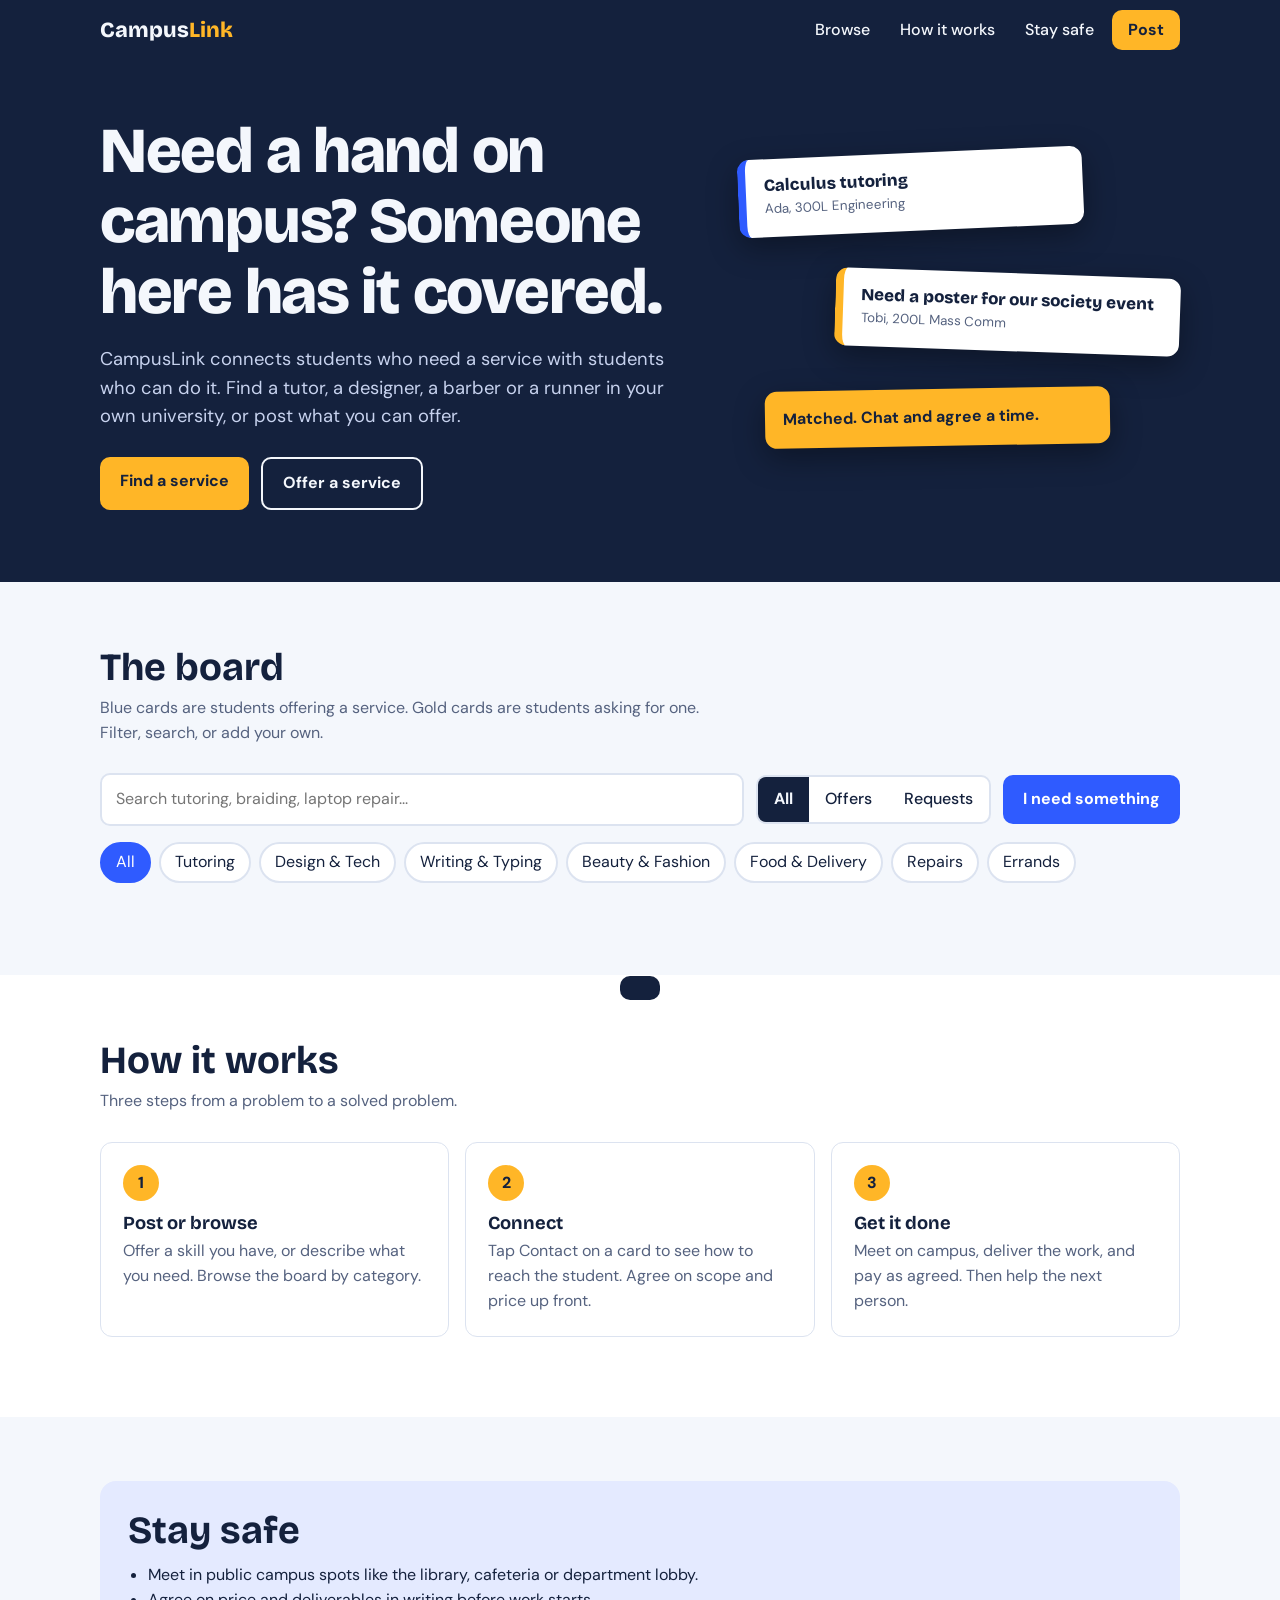
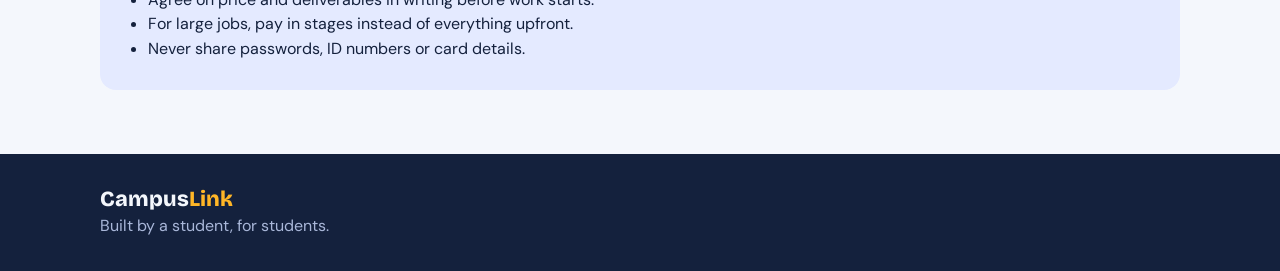
==== index.html @ 7ce8b3ec "Rename campuslink.html to index.html" ====
<!DOCTYPE html>
<html lang="en">

<head>
  <meta charset="utf-8">
  <meta name="viewport" content="width=device-width, initial-scale=1, viewport-fit=cover">
  <title>CampusLink – Students helping students</title>

  <!-- Fonts (the site falls back to system fonts if these fail to load) -->
  <link rel="preconnect" href="https://fonts.googleapis.com">
  <link href="https://fonts.googleapis.com/css2?family=Bricolage+Grotesque:wght@600;800&family=DM+Sans:wght@400;500;700&display=swap" rel="stylesheet">

  <link rel="stylesheet" href="campuslink.css">
</head>

<body>

  <!-- ===== Header / navigation ===== -->
  <header>
    <div class="wrap">
      <a class="logo" href="#top">Campus<span>Link</span></a>

      <nav aria-label="Main">
        <a class="hide" href="#board">Browse</a>
        <a class="hide" href="#how">How it works</a>
        <a class="hide" href="#safety">Stay safe</a>
        <button class="btn gold" data-post="offer">Post</button>
      </nav>
    </div>
  </header>

  <main id="top">

    <!-- ===== Hero ===== -->
    <div class="hero">
      <div class="wrap">
        <div>
          <h1>Need a hand on campus? Someone here has it covered.</h1>
          <p>
            CampusLink connects students who need a service with students who can do it.
            Find a tutor, a designer, a barber or a runner in your own university,
            or post what you can offer.
          </p>
          <div class="cta">
            <a class="btn gold btn-link" href="#board">Find a service</a>
            <button class="btn ghost" data-post="offer">Offer a service</button>
          </div>
        </div>

        <!-- Decorative pinned cards -->
        <div class="pins" aria-hidden="true">
          <div class="pin offer">
            <b>Calculus tutoring</b>
            <small>Ada, 300L Engineering</small>
          </div>
          <div class="pin request">
            <b>Need a poster for our society event</b>
            <small>Tobi, 200L Mass Comm</small>
          </div>
          <div class="pin match">Matched. Chat and agree a time.</div>
        </div>
      </div>
    </div>

    <!-- ===== The board (listings) ===== -->
    <section id="board">
      <div class="wrap">
        <h2>The board</h2>
        <p class="sub">
          Blue cards are students offering a service. Gold cards are students asking for one.
          Filter, search, or add your own.
        </p>

        <div class="tools">
          <input class="search" id="q" type="search"
                 placeholder="Search tutoring, braiding, laptop repair..."
                 aria-label="Search listings">

          <div class="seg" role="group" aria-label="Listing type">
            <button data-type="all" aria-pressed="true">All</button>
            <button data-type="offer" aria-pressed="false">Offers</button>
            <button data-type="request" aria-pressed="false">Requests</button>
          </div>

          <button class="btn" data-post="request">I need something</button>
        </div>

        <!-- Category chips and listing cards are filled in by script.js -->
        <div class="chips" id="chips" role="group" aria-label="Categories"></div>
        <div class="grid" id="grid" aria-live="polite"></div>
      </div>
    </section>

    <!-- ===== How it works ===== -->
    <section id="how" class="band">
      <div class="wrap">
        <h2>How it works</h2>
        <p class="sub">Three steps from a problem to a solved problem.</p>

        <ol class="steps">
          <li>
            <h3>Post or browse</h3>
            <p>Offer a skill you have, or describe what you need. Browse the board by category.</p>
          </li>
          <li>
            <h3>Connect</h3>
            <p>Tap Contact on a card to see how to reach the student. Agree on scope and price up front.</p>
          </li>
          <li>
            <h3>Get it done</h3>
            <p>Meet on campus, deliver the work, and pay as agreed. Then help the next person.</p>
          </li>
        </ol>
      </div>
    </section>

    <!-- ===== Safety tips ===== -->
    <section id="safety">
      <div class="wrap">
        <div class="safe">
          <h2>Stay safe</h2>
          <ul>
            <li>Meet in public campus spots like the library, cafeteria or department lobby.</li>
            <li>Agree on price and deliverables in writing before work starts.</li>
            <li>For large jobs, pay in stages instead of everything upfront.</li>
            <li>Never share passwords, ID numbers or card details.</li>
          </ul>
        </div>
      </div>
    </section>

  </main>

  <!-- ===== Footer ===== -->
  <footer>
    <div class="wrap">
      <div>
        <a class="logo" href="#top">Campus<span>Link</span></a>
        <p>Built by a student, for students.</p>
      </div>
      <p></p>
    </div>
  </footer>

  <!-- ===== Post-a-listing dialog ===== -->
  <dialog id="dlg">
    <form id="f" method="dialog">
      <h2 id="dt">Post a listing</h2>

      <label>
        I want to
        <select name="type" id="ft">
          <option value="offer">Offer a service</option>
          <option value="request">Request a service</option>
        </select>
      </label>

      <label>
        Title
        <input name="title" required maxlength="70" placeholder="e.g. Chemistry tutoring for 100L">
      </label>

      <label>
        Category
        <select name="cat" id="fc" required></select>
      </label>

      <label>
        Details
        <textarea name="desc" required maxlength="220" rows="3"
                  placeholder="What you offer or need, and when."></textarea>
      </label>

      <div class="row">
        <label>
          Your name
          <input name="name" required maxlength="30">
        </label>
        <label>
          University
          <input name="uni" required maxlength="40">
        </label>
      </div>

      <div class="row">
        <label>
          Price
          <input name="price" required maxlength="30" placeholder="e.g. 3,000 per hour or Negotiable">
        </label>
        <label>
          WhatsApp number or email
          <input name="contact" required maxlength="50" placeholder="+234 803 000 0000 or you@email.com">
        </label>
      </div>

      <div class="acts">
        <button type="button" class="btn ghost" id="cancel">Cancel</button>
        <button type="submit" class="btn">Publish listing</button>
      </div>
    </form>
  </dialog>

  <!-- Small confirmation message shown at the bottom of the screen -->
  <div id="toast" role="status"></div>

  <script src="campuslink.js"></script>
</body>

</html>
---- campuslink.css ----
/* CampusLink styles
   Colours live in the :root variables at the top, so re-theming is a matter of editing those. */

:root {
  --bg: #F4F7FC;
  --surface: #fff;
  --ink: #14213D;
  --muted: #55627F;
  --line: #DCE3F0;
  --blue: #2F5BFF;
  --blue-ink: #fff;
  --gold: #FFB627;
  --gold-soft: #FFF3D6;
  --blue-soft: #E4EAFF;
  --hero: #14213D;
  --hero-ink: #F4F7FC;
  box-sizing: border-box;
  padding-top: env(safe-area-inset-top, 0px);
  padding-bottom: env(safe-area-inset-bottom, 0px);
}

@media (prefers-color-scheme: dark) {
  :root:not([data-theme="light"]) {
    --bg: #0E1424;
    --surface: #172038;
    --ink: #EAF0FF;
    --muted: #9FAECF;
    --line: #2A3556;
    --blue: #6C8BFF;
    --blue-ink: #0E1424;
    --gold-soft: #3A2F14;
    --blue-soft: #222E57;
    --hero: #0A0F1D;
    --hero-ink: #EAF0FF;
  }
}

:root[data-theme="dark"] {
  --bg: #0E1424;
  --surface: #172038;
  --ink: #EAF0FF;
  --muted: #9FAECF;
  --line: #2A3556;
  --blue: #6C8BFF;
  --blue-ink: #0E1424;
  --gold-soft: #3A2F14;
  --blue-soft: #222E57;
  --hero: #0A0F1D;
  --hero-ink: #EAF0FF;
}

html {
  scroll-padding-top: env(safe-area-inset-top, 0px);
  scroll-behavior: smooth;
}

*,
*::before,
*::after {
  box-sizing: border-box;
}

body {
  margin: 0;
  background: var(--bg);
  color: var(--ink);
  font: 400 16px/1.55 "DM Sans", system-ui, sans-serif;
}

h1,
h2,
h3 {
  font-family: "Bricolage Grotesque", "DM Sans", system-ui, sans-serif;
  line-height: 1.1;
  margin: 0;
}

a {
  color: inherit;
}

:focus-visible {
  outline: 3px solid var(--gold);
  outline-offset: 2px;
}

.wrap {
  max-width: 1120px;
  margin: 0 auto;
  padding: 0 20px;
}

button {
  font: inherit;
  cursor: pointer;
}

.btn {
  border: 0;
  border-radius: 10px;
  padding: 12px 20px;
  font-weight: 700;
  background: var(--blue);
  color: var(--blue-ink);
}

.btn.gold {
  background: var(--gold);
  color: #14213D;
}

.btn.ghost {
  background: transparent;
  color: inherit;
  border: 2px solid currentColor;
}

header {
  position: sticky;
  top: env(safe-area-inset-top, 0px);
  z-index: 10;
  background: var(--hero);
  color: var(--hero-ink);
}

header .wrap {
  display: flex;
  align-items: center;
  justify-content: space-between;
  height: 60px;
}

.logo {
  font: 800 1.35rem "Bricolage Grotesque", sans-serif;
  text-decoration: none;
}

.logo span {
  color: var(--gold);
}

nav {
  display: flex;
  gap: 6px;
  align-items: center;
}

nav a {
  text-decoration: none;
  padding: 8px 12px;
  border-radius: 8px;
  font-weight: 500;
}

nav a:hover {
  background: rgba(255, 255, 255, .12);
}

nav .btn {
  padding: 8px 16px;
}

.hero {
  background: var(--hero);
  color: var(--hero-ink);
  padding: 56px 0 72px;
}

.hero .wrap {
  display: grid;
  grid-template-columns: 1.15fr .85fr;
  gap: 40px;
  align-items: center;
}

.hero h1 {
  font-size: clamp(2.2rem, 5.5vw, 4rem);
  font-weight: 800;
  letter-spacing: -.02em;
}

.hero p {
  font-size: 1.15rem;
  max-width: 34em;
  color: #C7D2EE;
  margin: 18px 0 26px;
}

.cta {
  display: flex;
  gap: 12px;
  flex-wrap: wrap;
}

.pins {
  position: relative;
  min-height: 320px;
}

.pin {
  position: absolute;
  width: 78%;
  background: #fff;
  color: #14213D;
  border-radius: 12px;
  padding: 16px 18px;
  box-shadow: 0 10px 30px rgba(0, 0, 0, .35);
}

.pin b {
  display: block;
  font: 800 1.05rem "Bricolage Grotesque", sans-serif;
}

.pin small {
  color: #55627F;
}

.pin.offer {
  border-left: 8px solid var(--blue);
  top: 0;
  left: 0;
  transform: rotate(-2.5deg);
}

.pin.request {
  border-left: 8px solid var(--gold);
  top: 120px;
  right: 0;
  transform: rotate(2deg);
}

.pin.match {
  background: var(--gold);
  top: 236px;
  left: 6%;
  transform: rotate(-1deg);
  font-weight: 700;
}

section {
  padding: 64px 0;
}

h2 {
  font-size: clamp(1.6rem, 3.5vw, 2.4rem);
  margin-bottom: 8px;
}

.sub {
  color: var(--muted);
  margin: 0 0 28px;
  max-width: 38em;
}

.tools {
  display: flex;
  gap: 12px;
  flex-wrap: wrap;
  align-items: center;
  margin-bottom: 16px;
}

.search {
  flex: 1 1 260px;
  padding: 12px 14px;
  border: 2px solid var(--line);
  border-radius: 10px;
  background: var(--surface);
  color: var(--ink);
  font: inherit;
}

.seg {
  display: flex;
  border: 2px solid var(--line);
  border-radius: 10px;
  overflow: hidden;
  background: var(--surface);
}

.seg button {
  border: 0;
  background: none;
  color: var(--ink);
  padding: 10px 16px;
  font-weight: 500;
}

.seg button[aria-pressed="true"] {
  background: var(--ink);
  color: var(--bg);
  font-weight: 700;
}

.chips {
  display: flex;
  gap: 8px;
  overflow-x: auto;
  padding-bottom: 8px;
  margin-bottom: 20px;
}

.chip {
  flex: none;
  border: 2px solid var(--line);
  background: var(--surface);
  color: var(--ink);
  border-radius: 99px;
  padding: 6px 14px;
}

.chip[aria-pressed="true"] {
  background: var(--blue);
  border-color: var(--blue);
  color: var(--blue-ink);
}

.grid {
  display: grid;
  grid-template-columns: repeat(auto-fill, minmax(290px, 1fr));
  gap: 16px;
}

.card {
  background: var(--surface);
  border: 1px solid var(--line);
  border-left: 8px solid var(--blue);
  border-radius: 12px;
  padding: 18px;
  display: flex;
  flex-direction: column;
  gap: 10px;
}

.card.request {
  border-left-color: var(--gold);
}

.tag {
  align-self: flex-start;
  font-size: .8rem;
  font-weight: 700;
  border-radius: 6px;
  padding: 2px 8px;
  background: var(--blue-soft);
}

.card.request .tag {
  background: var(--gold-soft);
}

.card h3 {
  font-size: 1.15rem;
}

.card p {
  margin: 0;
  color: var(--muted);
  flex: 1;
}

.meta {
  display: flex;
  justify-content: space-between;
  gap: 8px;
  font-size: .9rem;
  flex-wrap: wrap;
}

.card .btn {
  padding: 9px 14px;
}

.empty {
  grid-column: 1/-1;
  text-align: center;
  padding: 40px;
  border: 2px dashed var(--line);
  border-radius: 12px;
  color: var(--muted);
}

.steps {
  display: grid;
  grid-template-columns: repeat(3, 1fr);
  gap: 16px;
  counter-reset: s;
  padding: 0;
  list-style: none;
}

.steps li {
  background: var(--surface);
  border: 1px solid var(--line);
  border-radius: 12px;
  padding: 22px;
  counter-increment: s;
}

.steps li::before {
  content: counter(s);
  display: grid;
  place-items: center;
  width: 36px;
  height: 36px;
  border-radius: 50%;
  background: var(--gold);
  color: #14213D;
  font-weight: 800;
  margin-bottom: 12px;
}

.steps h3 {
  font-size: 1.15rem;
  margin-bottom: 6px;
}

.steps p {
  margin: 0;
  color: var(--muted);
}

.safe {
  background: var(--blue-soft);
  border-radius: 16px;
  padding: 28px;
}

.safe ul {
  margin: 12px 0 0;
  padding-left: 20px;
}

footer {
  background: var(--hero);
  color: var(--hero-ink);
  padding: 32px 0;
}

footer .wrap {
  display: flex;
  justify-content: space-between;
  gap: 16px;
  flex-wrap: wrap;
}

footer p {
  margin: 0;
  color: #A9B7D9;
}

dialog {
  border: 0;
  border-radius: 16px;
  padding: 0;
  width: min(520px, calc(100% - 24px));
  background: var(--surface);
  color: var(--ink);
}

dialog::backdrop {
  background: rgba(10, 15, 29, .65);
}

form {
  padding: 24px;
  display: grid;
  gap: 14px;
}

label {
  display: grid;
  gap: 4px;
  font-weight: 700;
  font-size: .92rem;
}

input,
select,
textarea {
  font: inherit;
  padding: 10px 12px;
  border: 2px solid var(--line);
  border-radius: 8px;
  background: var(--bg);
  color: var(--ink);
}

.row {
  display: grid;
  grid-template-columns: 1fr 1fr;
  gap: 12px;
}

.acts {
  display: flex;
  gap: 10px;
  justify-content: flex-end;
}

#toast {
  position: fixed;
  left: 50%;
  bottom: calc(20px + env(safe-area-inset-bottom, 0px));
  transform: translate(-50%, 120px);
  background: var(--ink);
  color: var(--bg);
  padding: 12px 20px;
  border-radius: 10px;
  font-weight: 700;
  transition: transform .25s;
  z-index: 30;
}

#toast.on {
  transform: translate(-50%, 0);
}

@media (max-width: 820px) {
  .hero .wrap {
    grid-template-columns: 1fr;
  }
  .pins {
    min-height: 300px;
  }
  .steps {
    grid-template-columns: 1fr;
  }
  nav a.hide {
    display: none;
  }
}

@media (max-width: 480px) {
  .row {
    grid-template-columns: 1fr;
  }
  .hero {
    padding: 40px 0 48px;
  }
  section {
    padding: 44px 0;
  }
}

@media (prefers-reduced-motion: reduce) {
  html {
    scroll-behavior: auto;
  }
  #toast {
    transition: none;
  }
}

/* Small helpers used by index.html */
.btn-link {
  text-decoration: none;
}

.band {
  background: var(--surface);
}

/* Contact buttons on each card (WhatsApp, Call, Email) */
.actions {
  display: flex;
  gap: 8px;
  flex-wrap: wrap;
}

.actions .btn {
  flex: 1 1 auto;
  padding: 10px 14px;
  text-align: center;
  text-decoration: none;
}

.btn.wa {
  background: #25D366;
  color: #0B2E1A;
}

.contact-text {
  font-weight: 700;
}
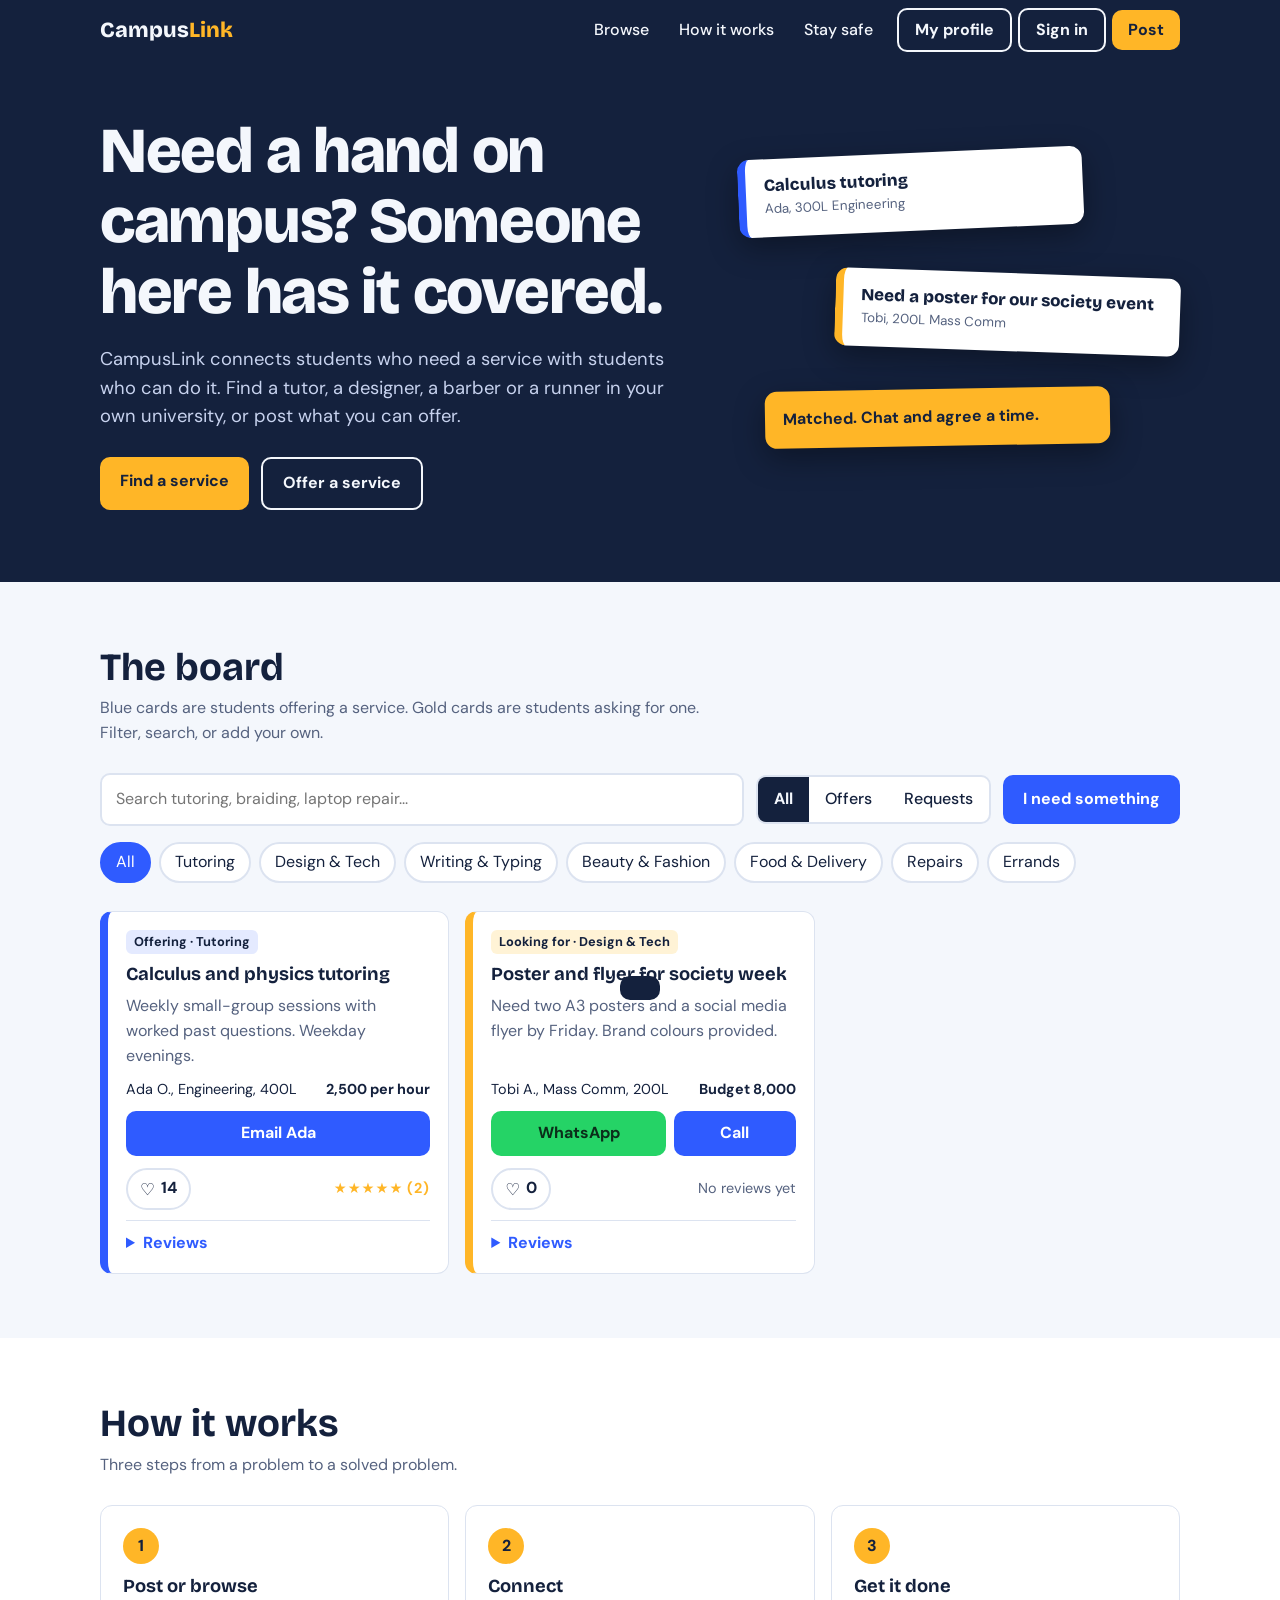
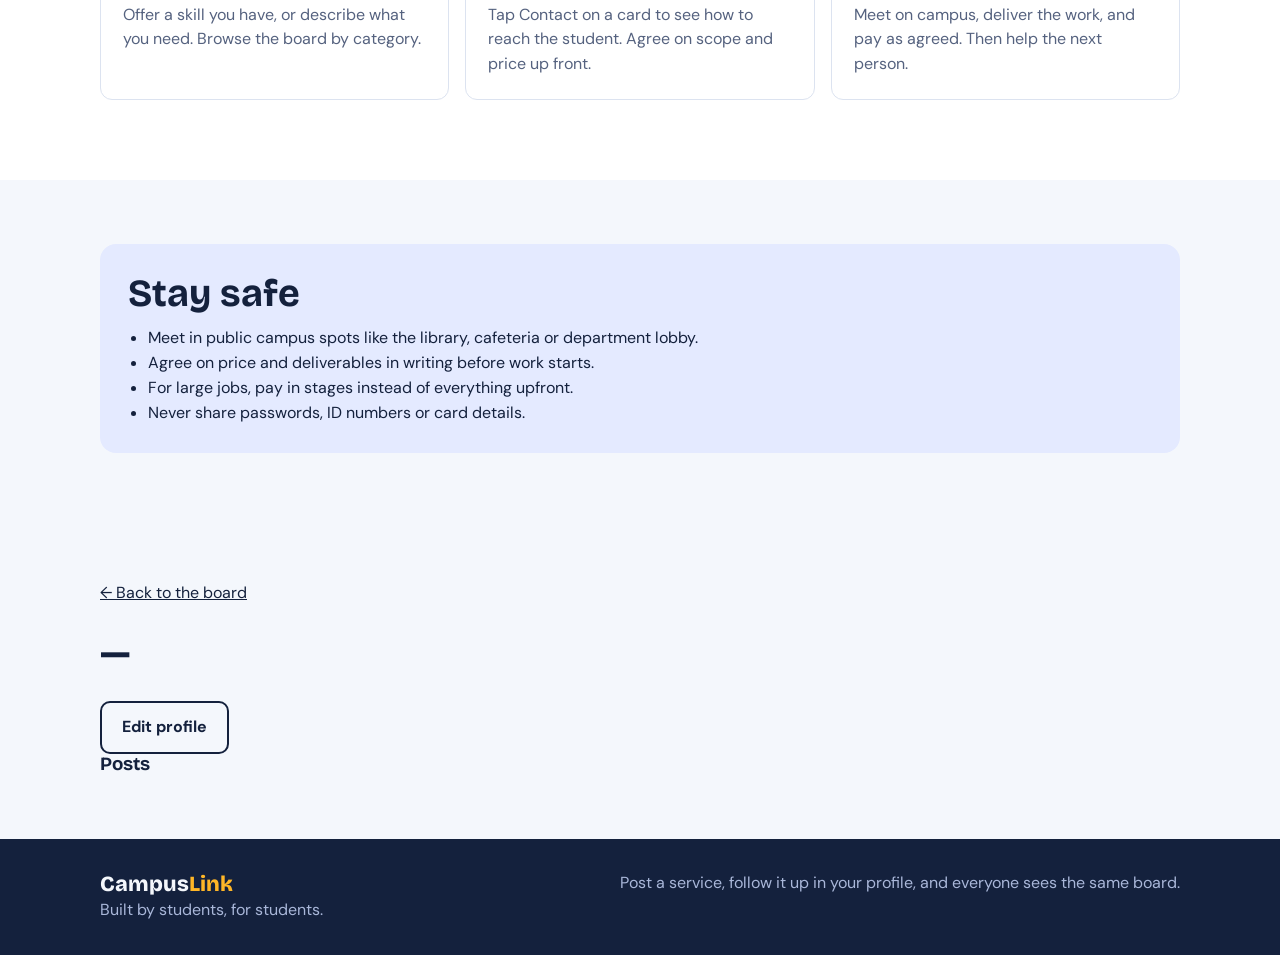
==== commit 67ca6939: "Update HTML structure and add profile section" ====
--- a/index.html
+++ b/index.html
@@ -13,7 +13,7 @@
   <link rel="stylesheet" href="campuslink.css">
 </head>
 
-<body>
+<body id="top">
 
   <!-- ===== Header / navigation ===== -->
   <header>
@@ -24,12 +24,15 @@
         <a class="hide" href="#board">Browse</a>
         <a class="hide" href="#how">How it works</a>
         <a class="hide" href="#safety">Stay safe</a>
+        <span id="authStatus" class="auth-status is-hidden"></span>
+        <button class="btn ghost is-hidden" id="myProfileBtn">My profile</button>
+        <button class="btn ghost" id="authBtn">Sign in</button>
         <button class="btn gold" data-post="offer">Post</button>
       </nav>
     </div>
   </header>
 
-  <main id="top">
+  <main id="viewHome">
 
     <!-- ===== Hero ===== -->
     <div class="hero">
@@ -131,14 +134,34 @@
 
   </main>
 
+  <!-- ===== Profile page (shown instead of the home view when the URL is #/profile/...) ===== -->
+  <section id="viewProfile" class="is-hidden">
+    <div class="wrap">
+      <a class="back-link" href="#top">← Back to the board</a>
+
+      <div class="profile-head">
+        <img id="profileAvatar" class="avatar" alt="" src="">
+        <div>
+          <h2 id="profileName">—</h2>
+          <p id="profileUni" class="sub"></p>
+          <p id="profileBio"></p>
+          <button type="button" class="btn ghost is-hidden" id="editProfileBtn">Edit profile</button>
+        </div>
+      </div>
+
+      <h3 class="profile-sub">Posts</h3>
+      <div class="grid" id="profileGrid"></div>
+    </div>
+  </section>
+
   <!-- ===== Footer ===== -->
   <footer>
     <div class="wrap">
       <div>
         <a class="logo" href="#top">Campus<span>Link</span></a>
-        <p>Built by a student, for students.</p>
-      </div>
-      <p></p>
+        <p>Built by students, for students.</p>
+      </div>
+      <p>Post a service, follow it up in your profile, and everyone sees the same board.</p>
     </div>
   </footer>
 
@@ -195,14 +218,72 @@
 
       <div class="acts">
         <button type="button" class="btn ghost" id="cancel">Cancel</button>
-        <button type="submit" class="btn">Publish listing</button>
+        <button type="submit" class="btn" id="submitBtn">Publish listing</button>
       </div>
     </form>
   </dialog>
 
+  <!-- ===== Edit profile dialog ===== -->
+  <dialog id="profileDlg">
+    <form id="profileForm">
+      <h2>Edit your profile</h2>
+
+      <label>
+        Profile picture
+        <input type="file" id="avatarInput" accept="image/*">
+      </label>
+      <img id="avatarPreview" class="avatar avatar-preview is-hidden" alt="">
+
+      <label>
+        Display name
+        <input id="profileNameInput" required maxlength="30">
+      </label>
+      <label>
+        University
+        <input id="profileUniInput" maxlength="40">
+      </label>
+      <label>
+        Bio
+        <textarea id="profileBioInput" rows="3" maxlength="200" placeholder="A line about what you offer or study"></textarea>
+      </label>
+
+      <div class="acts">
+        <button type="button" class="btn ghost" id="profileCancel">Cancel</button>
+        <button type="submit" class="btn">Save profile</button>
+      </div>
+    </form>
+  </dialog>
+
+  <dialog id="authDlg" aria-label="Sign in">
+    <form id="authForm">
+      <h2>Sign in to post</h2>
+      <p class="sub">One account works on every device, so you can edit your own listings anywhere.</p>
+
+      <label>
+        Email
+        <input type="email" id="authEmail" required>
+      </label>
+      <label>
+        Password
+        <input type="password" id="authPassword" required minlength="6" placeholder="At least 6 characters">
+      </label>
+
+      <p id="authMsg" class="muted"></p>
+
+      <div class="acts">
+        <button type="button" class="btn ghost" id="authCancel">Cancel</button>
+        <button type="button" class="btn ghost" id="authSignUp">Create account</button>
+        <button type="submit" class="btn" id="authSignIn">Sign in</button>
+      </div>
+    </form>
+  </dialog>
+
   <!-- Small confirmation message shown at the bottom of the screen -->
   <div id="toast" role="status"></div>
 
+  <!-- Supabase client, then your project keys, then the site's own logic -->
+  <script src="https://cdn.jsdelivr.net/npm/@supabase/supabase-js@2"></script>
+  <script src="config.js"></script>
   <script src="campuslink.js"></script>
 </body>
 
--- a/campuslink.css
+++ b/campuslink.css
@@ -584,3 +584,105 @@
 .contact-text {
   font-weight: 700;
 }
+
+/* Likes and reviews */
+.engage {
+  display: flex;
+  align-items: center;
+  justify-content: space-between;
+  gap: 10px;
+  margin-top: 2px;
+}
+
+.like-btn {
+  display: flex;
+  align-items: center;
+  gap: 6px;
+  border: 2px solid var(--line);
+  background: var(--surface);
+  color: var(--ink);
+  border-radius: 999px;
+  padding: 6px 12px;
+  font-weight: 700;
+}
+
+.like-btn span {
+  font-size: 1.05rem;
+}
+
+.like-btn[aria-pressed="true"] {
+  border-color: #E0245E;
+  color: #E0245E;
+}
+
+.rating {
+  font-size: .9rem;
+  color: var(--muted);
+}
+
+.rating:not(.muted) {
+  color: var(--gold);
+  font-weight: 700;
+  letter-spacing: 1px;
+}
+
+.rating.muted {
+  color: var(--muted);
+  font-weight: 400;
+  letter-spacing: normal;
+}
+
+details.reviews {
+  border-top: 1px solid var(--line);
+  padding-top: 10px;
+}
+
+details.reviews summary {
+  cursor: pointer;
+  font-weight: 700;
+  color: var(--blue);
+}
+
+.review-list {
+  list-style: none;
+  margin: 10px 0;
+  padding: 0;
+  display: grid;
+  gap: 8px;
+}
+
+.review {
+  background: var(--bg);
+  border-radius: 8px;
+  padding: 8px 10px;
+}
+
+.review .stars {
+  color: var(--gold);
+  font-size: .85rem;
+}
+
+.review p {
+  margin: 4px 0 0;
+  color: var(--muted);
+}
+
+.muted {
+  color: var(--muted);
+}
+
+.review-form {
+  display: grid;
+  gap: 8px;
+  margin-top: 6px;
+}
+
+.review-form .row {
+  grid-template-columns: 1fr 1fr;
+}
+
+.btn.ghost.small {
+  padding: 7px 12px;
+  font-size: .9rem;
+  justify-self: start;
+}
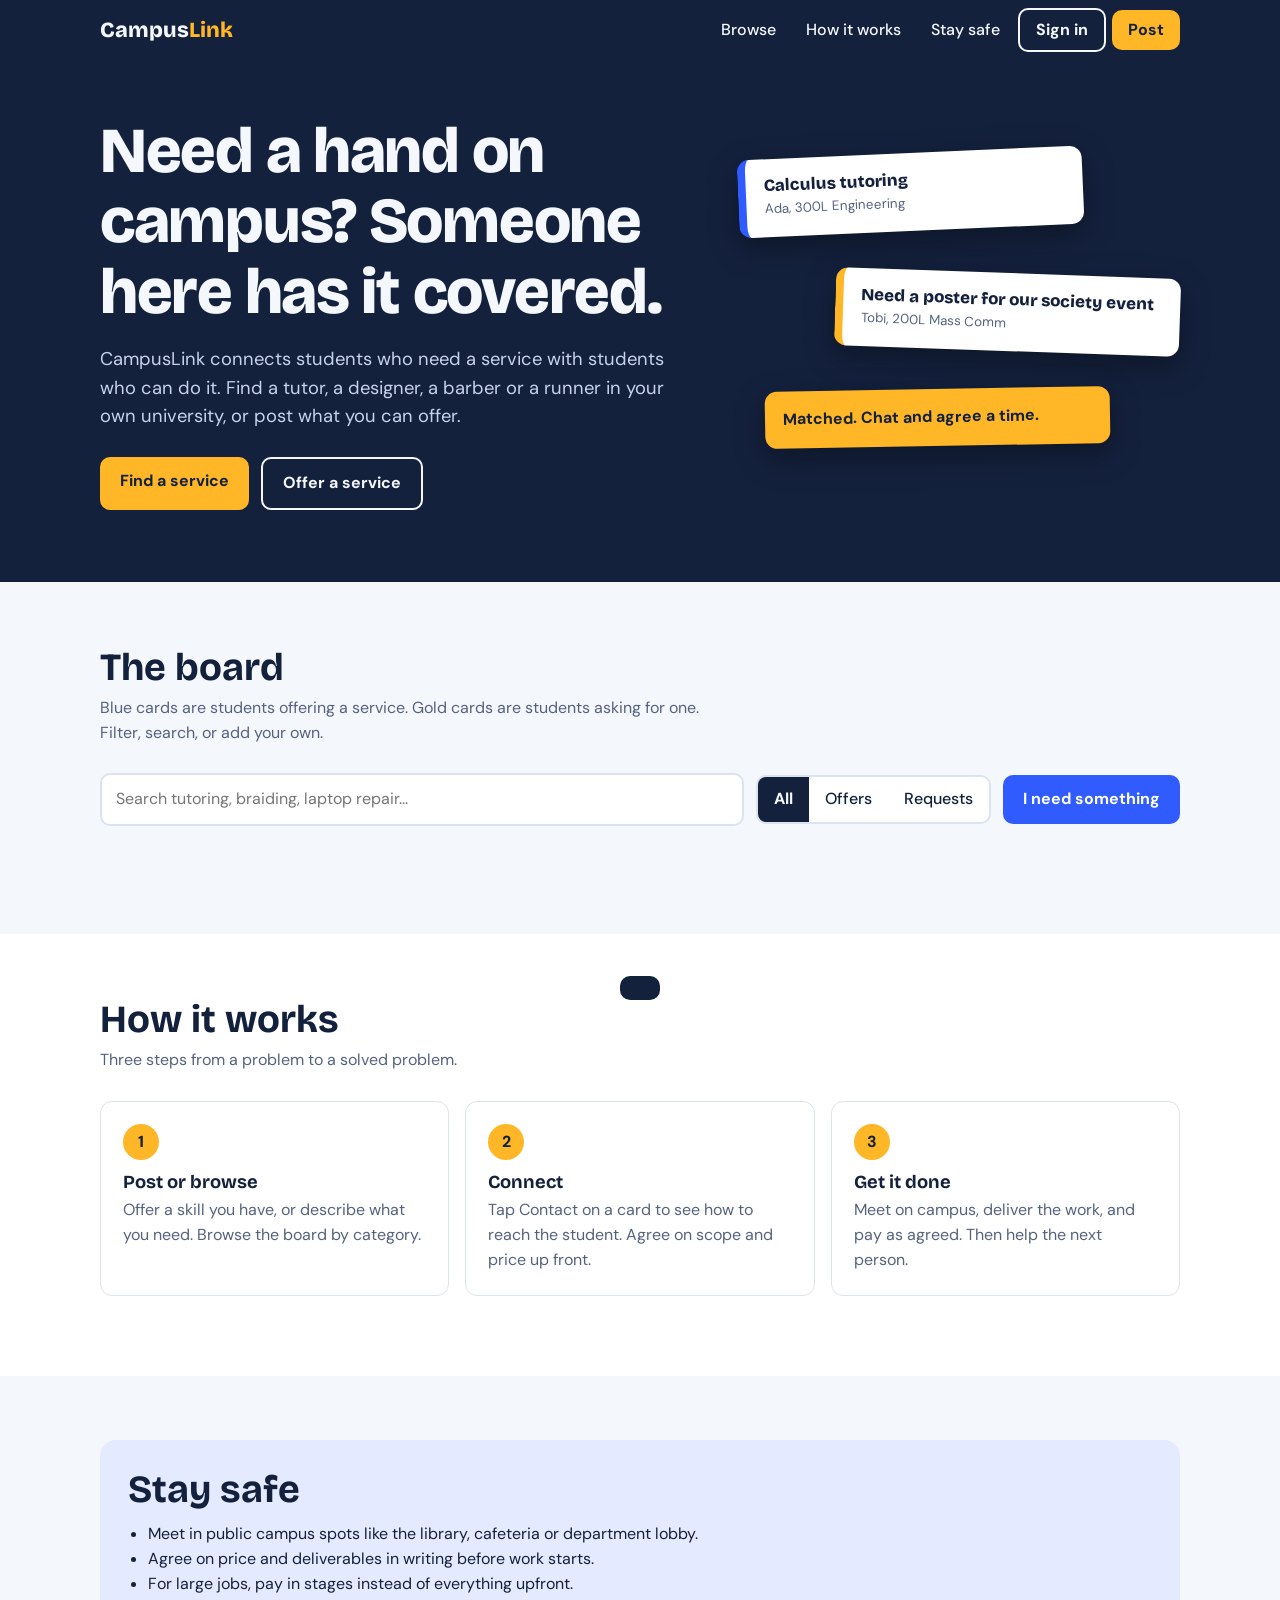
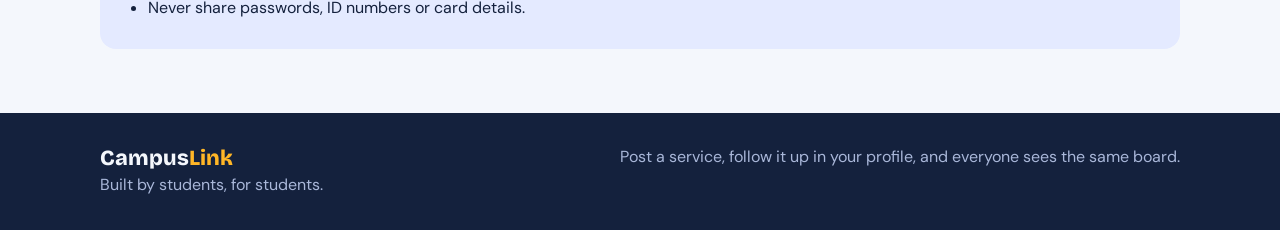
==== commit 74e62015: "Rename textarea name from 'desc' to 'description'" ====
--- a/index.html
+++ b/index.html
@@ -190,7 +190,7 @@
 
       <label>
         Details
-        <textarea name="desc" required maxlength="220" rows="3"
+        <textarea name="description" required maxlength="220" rows="3"
                   placeholder="What you offer or need, and when."></textarea>
       </label>
 
--- a/campuslink.css
+++ b/campuslink.css
@@ -686,3 +686,166 @@
   font-size: .9rem;
   justify-self: start;
 }
+
+/* Edit / Delete row shown only to the visitor who posted the listing */
+.owner-actions {
+  display: flex;
+  gap: 8px;
+}
+
+.owner-actions .btn {
+  flex: 1 1 auto;
+  text-align: center;
+}
+
+.btn.ghost.small.danger {
+  color: #C0264A;
+  border-color: #C0264A;
+}
+
+/* Sign-in status pill in the header */
+.auth-status {
+  font-size: .85rem;
+  color: #C7D2EE;
+  padding: 6px 10px;
+  border: 1px solid rgba(255,255,255,.25);
+  border-radius: 999px;
+}
+
+.is-hidden {
+  display: none !important;
+}
+
+/* Clickable poster name on a card */
+.profile-link {
+  background: none;
+  border: 0;
+  padding: 0;
+  font: inherit;
+  font-weight: 700;
+  color: var(--ink);
+  text-decoration: underline;
+  text-underline-offset: 2px;
+  cursor: pointer;
+}
+
+/* Avatars */
+.avatar {
+  width: 56px;
+  height: 56px;
+  border-radius: 50%;
+  object-fit: cover;
+  background: var(--blue-soft);
+  flex: none;
+}
+
+.avatar-preview {
+  width: 72px;
+  height: 72px;
+  margin: 4px 0;
+}
+
+/* Profile page */
+#viewProfile {
+  padding: 40px 0 64px;
+}
+
+.back-link {
+  display: inline-block;
+  margin-bottom: 20px;
+  color: var(--blue);
+  text-decoration: none;
+  font-weight: 700;
+}
+
+.profile-head {
+  display: flex;
+  gap: 16px;
+  align-items: flex-start;
+  margin-bottom: 32px;
+}
+
+.profile-head h2 {
+  font-size: 1.6rem;
+}
+
+.profile-head .sub {
+  margin: 2px 0 8px;
+}
+
+.profile-sub {
+  margin-bottom: 14px;
+}
+
+/* Comments and replies */
+details.comments-block {
+  border-top: 1px solid var(--line);
+  padding-top: 10px;
+}
+
+details.comments-block summary {
+  cursor: pointer;
+  font-weight: 700;
+  color: var(--ink);
+}
+
+.comment-list {
+  list-style: none;
+  margin: 10px 0;
+  padding: 0;
+  display: grid;
+  gap: 10px;
+}
+
+.comment {
+  background: var(--bg);
+  border-radius: 8px;
+  padding: 8px 10px;
+}
+
+.comment p {
+  margin: 2px 0 0;
+  color: var(--muted);
+}
+
+.replies {
+  margin-top: 6px;
+}
+
+.replies summary {
+  cursor: pointer;
+  font-size: .85rem;
+  color: var(--blue);
+}
+
+.reply-list {
+  list-style: none;
+  margin: 8px 0;
+  padding-left: 14px;
+  border-left: 2px solid var(--line);
+  display: grid;
+  gap: 6px;
+}
+
+.reply {
+  font-size: .9rem;
+}
+
+.comment-form,
+.reply-form {
+  display: flex;
+  gap: 6px;
+  margin-top: 8px;
+  flex-wrap: wrap;
+}
+
+.comment-form input,
+.reply-form input {
+  flex: 1 1 120px;
+  padding: 8px 10px;
+  border: 2px solid var(--line);
+  border-radius: 8px;
+  background: var(--surface);
+  color: var(--ink);
+  font: inherit;
+}
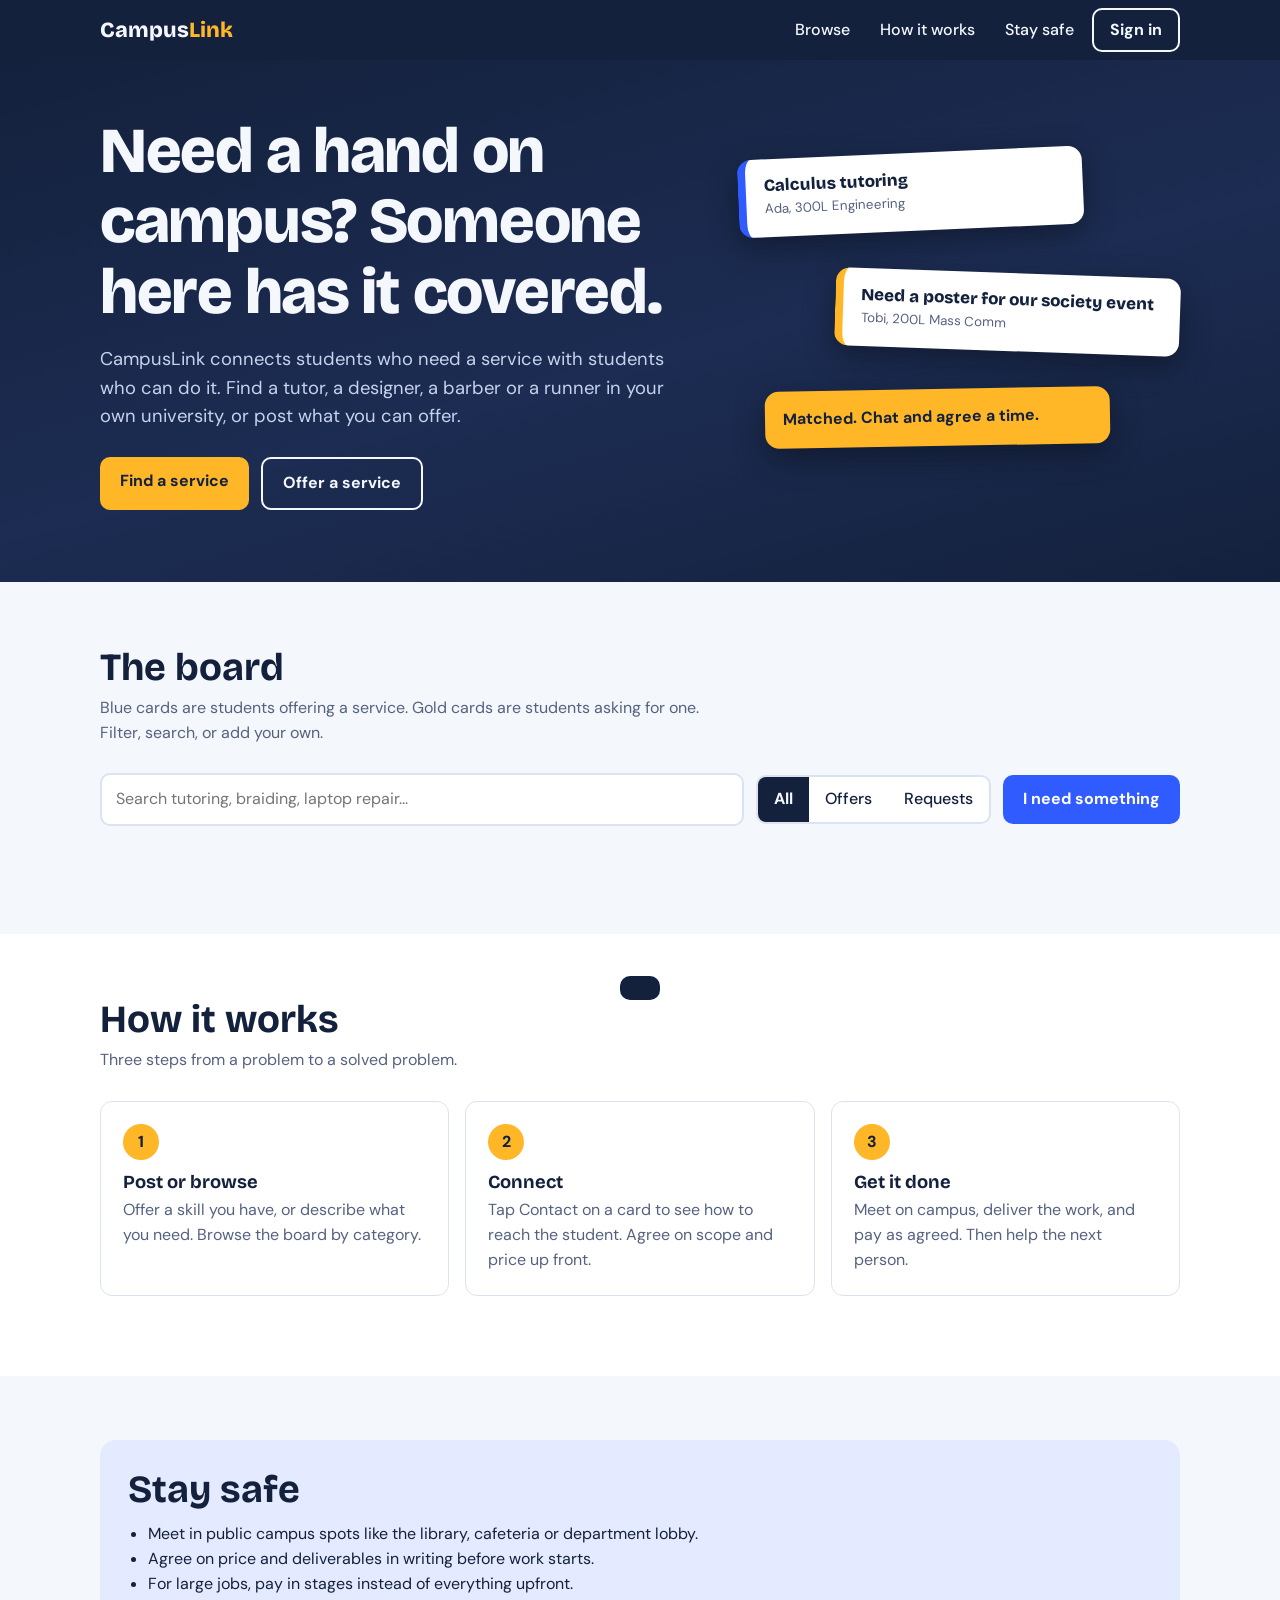
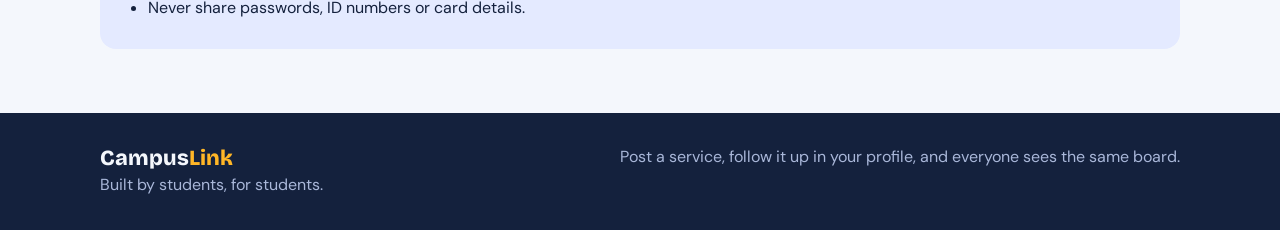
==== commit eb680bd7: "Revise profile button and add image upload input Updated profile button and added image upload secti" ====
--- a/index.html
+++ b/index.html
@@ -24,10 +24,10 @@
         <a class="hide" href="#board">Browse</a>
         <a class="hide" href="#how">How it works</a>
         <a class="hide" href="#safety">Stay safe</a>
-        <span id="authStatus" class="auth-status is-hidden"></span>
-        <button class="btn ghost is-hidden" id="myProfileBtn">My profile</button>
+        <button type="button" class="nav-avatar is-hidden" id="myProfileBtn" aria-label="My profile">
+          <img id="navAvatar" src="" alt="">
+        </button>
         <button class="btn ghost" id="authBtn">Sign in</button>
-        <button class="btn gold" data-post="offer">Post</button>
       </nav>
     </div>
   </header>
@@ -179,6 +179,13 @@
       </label>
 
       <label>
+        Photo (optional)
+        <input type="file" id="listingImageInput" accept="image/*">
+      </label>
+      <img id="listingImagePreview" class="listing-image-preview is-hidden" alt="">
+      <input type="hidden" name="image" id="listingImageValue">
+
+      <label>
         Title
         <input name="title" required maxlength="70" placeholder="e.g. Chemistry tutoring for 100L">
       </label>
--- a/campuslink.css
+++ b/campuslink.css
@@ -703,13 +703,23 @@
   border-color: #C0264A;
 }
 
-/* Sign-in status pill in the header */
-.auth-status {
-  font-size: .85rem;
-  color: #C7D2EE;
-  padding: 6px 10px;
-  border: 1px solid rgba(255,255,255,.25);
-  border-radius: 999px;
+/* Small, fixed-size avatar button in the header — never causes overflow */
+.nav-avatar {
+  flex: none;
+  width: 34px;
+  height: 34px;
+  padding: 0;
+  border: 2px solid rgba(255,255,255,.35);
+  border-radius: 50%;
+  background: none;
+  overflow: hidden;
+}
+
+.nav-avatar img {
+  width: 100%;
+  height: 100%;
+  object-fit: cover;
+  display: block;
 }
 
 .is-hidden {
@@ -849,3 +859,68 @@
   color: var(--ink);
   font: inherit;
 }
+
+/* Listing photos */
+.listing-image {
+  width: calc(100% + 36px);
+  margin: -18px -18px 4px;
+  max-height: 180px;
+  object-fit: cover;
+  border-radius: 12px 12px 0 0;
+  display: block;
+}
+
+.listing-image-preview {
+  width: 100%;
+  max-height: 160px;
+  object-fit: cover;
+  border-radius: 10px;
+  margin: -4px 0 2px;
+}
+
+/* ---------- Visual refresh: a calmer, slightly more polished feel ---------- */
+
+.hero {
+  background: linear-gradient(165deg, var(--hero) 0%, #1c2c52 55%, var(--hero) 100%);
+}
+
+.card {
+  border-radius: 14px;
+  overflow: hidden;
+  box-shadow: 0 1px 2px rgba(20, 33, 61, .05), 0 10px 26px -18px rgba(20, 33, 61, .4);
+  transition: transform .15s ease, box-shadow .15s ease;
+}
+
+.card:hover {
+  transform: translateY(-3px);
+  box-shadow: 0 4px 10px rgba(20, 33, 61, .08), 0 18px 34px -16px rgba(20, 33, 61, .45);
+}
+
+.btn {
+  border-radius: 10px;
+  transition: filter .15s ease, transform .08s ease;
+}
+
+.btn:hover {
+  filter: brightness(1.06);
+}
+
+.btn:active {
+  transform: translateY(1px);
+}
+
+.chip, .seg, .search, .review-form input, .comment-form input, .reply-form input {
+  border-radius: 10px;
+}
+
+dialog {
+  border-radius: 18px;
+}
+
+.pin {
+  border-radius: 14px;
+}
+
+.tag {
+  letter-spacing: .02em;
+}
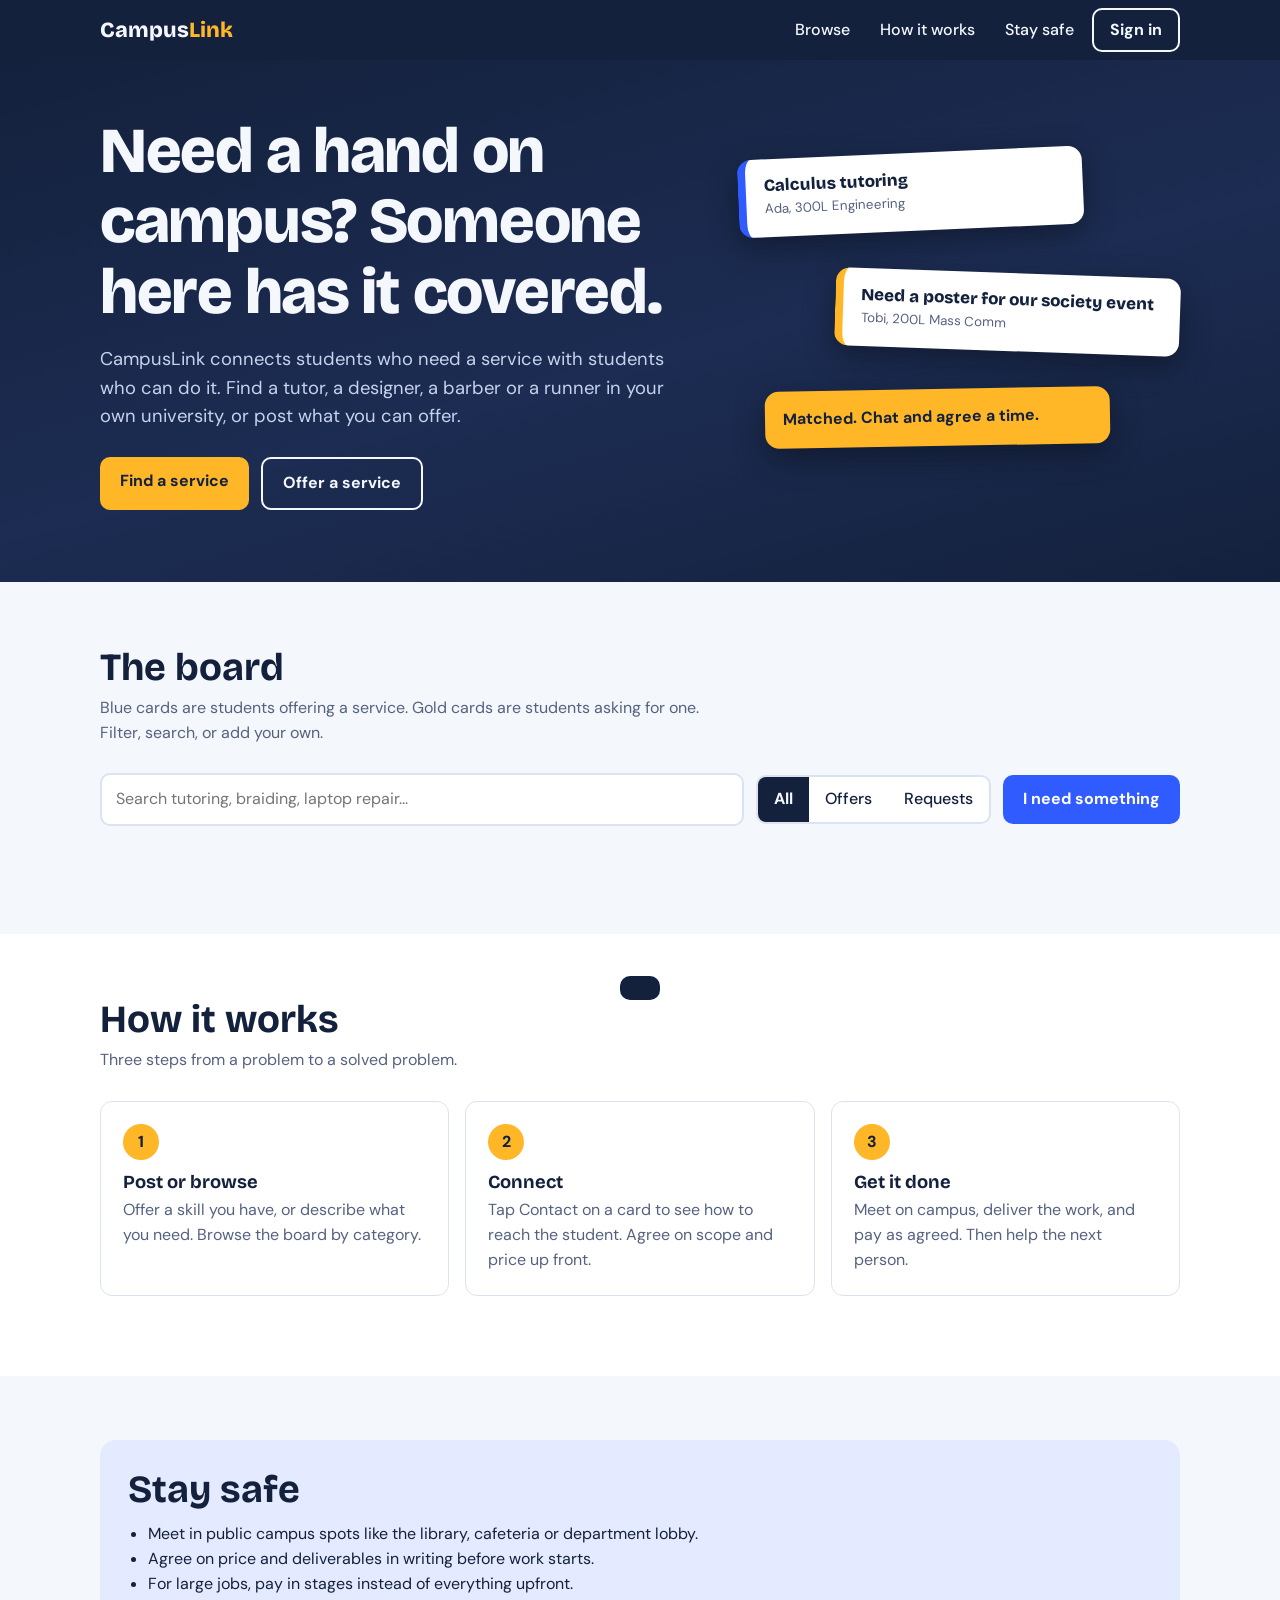
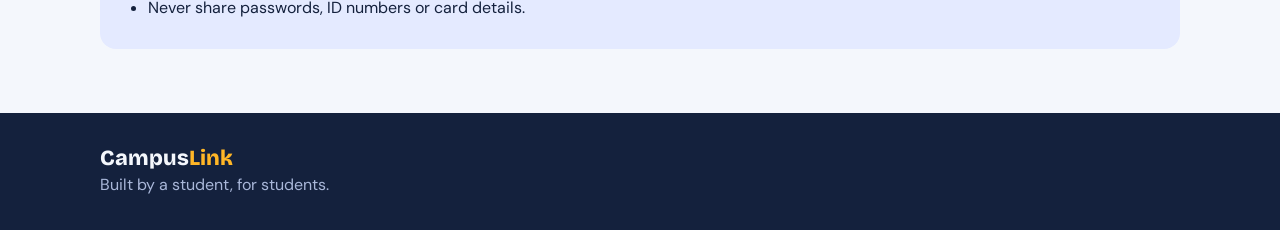
==== commit e2b63f6d: "Update footer text for clarity" ====
--- a/index.html
+++ b/index.html
@@ -159,9 +159,8 @@
     <div class="wrap">
       <div>
         <a class="logo" href="#top">Campus<span>Link</span></a>
-        <p>Built by students, for students.</p>
-      </div>
-      <p>Post a service, follow it up in your profile, and everyone sees the same board.</p>
+        <p>Built by a student, for students.</p>
+      </div>
     </div>
   </footer>
 
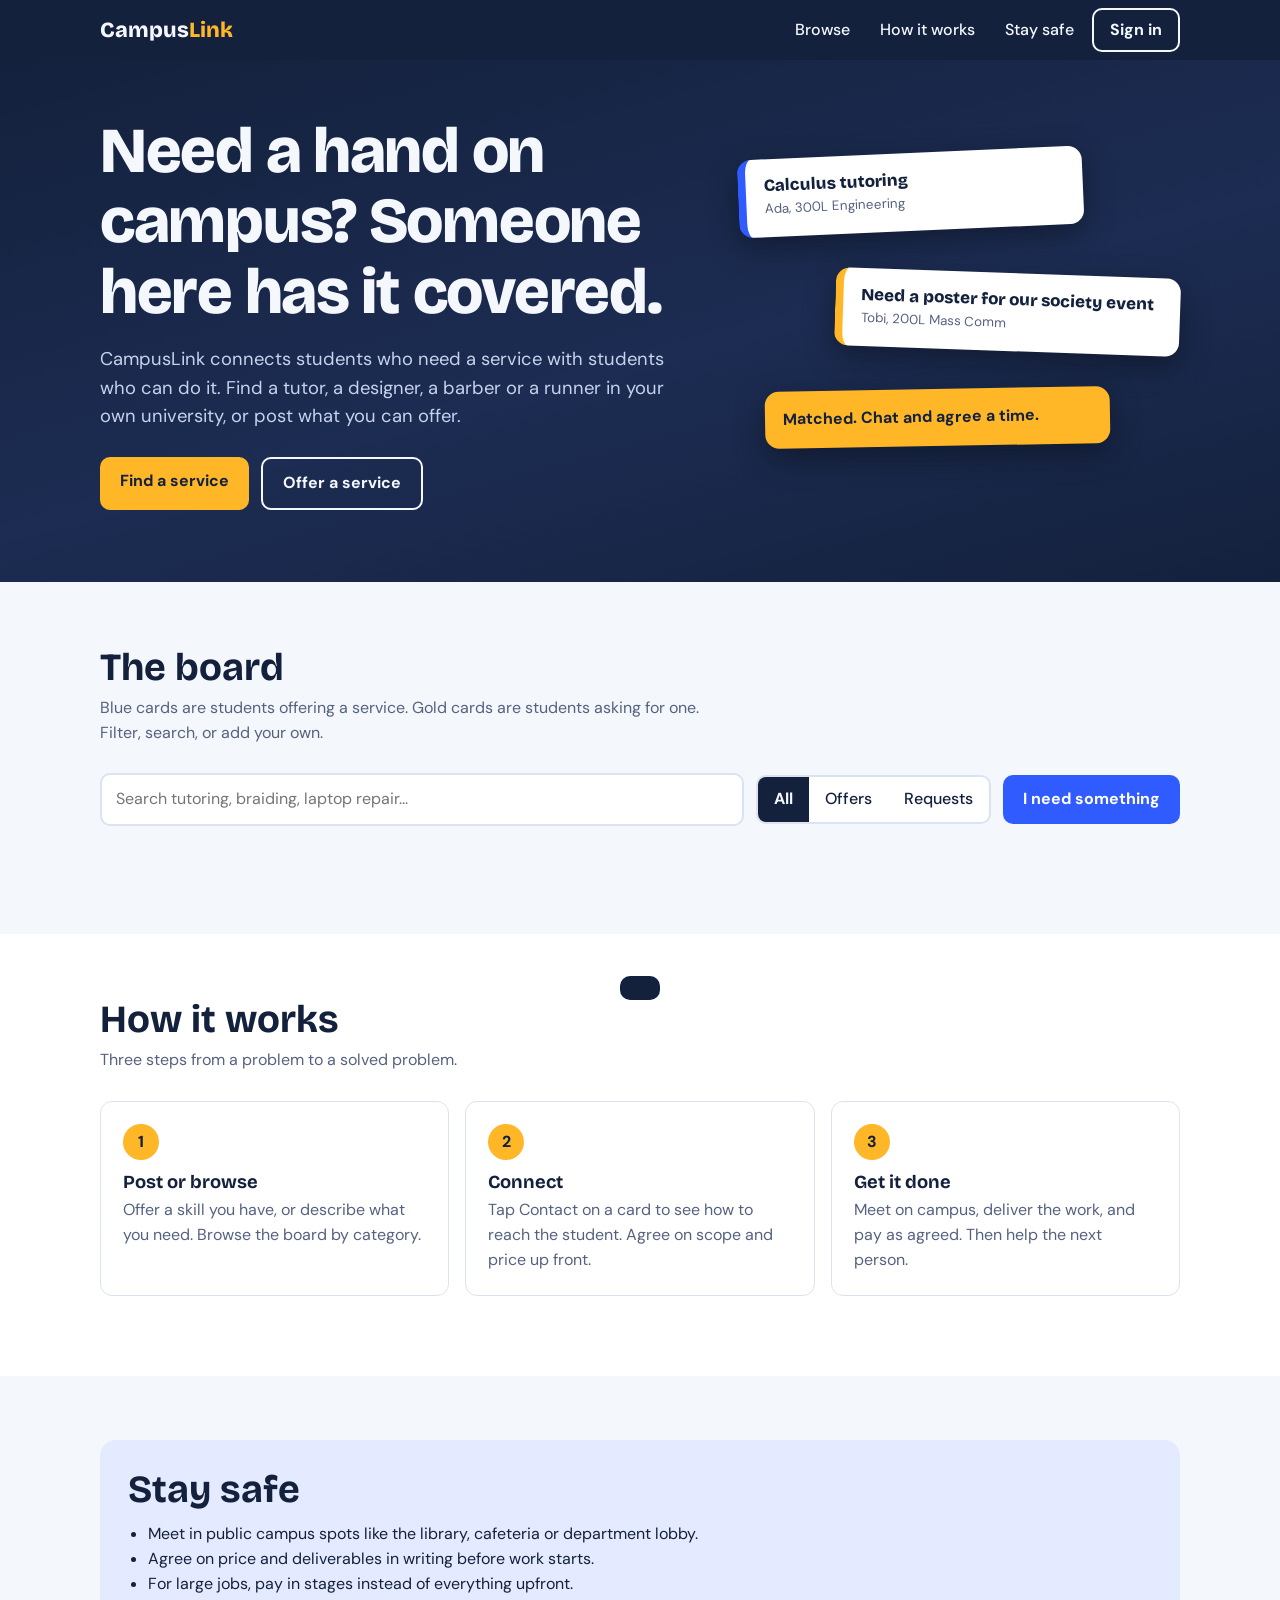
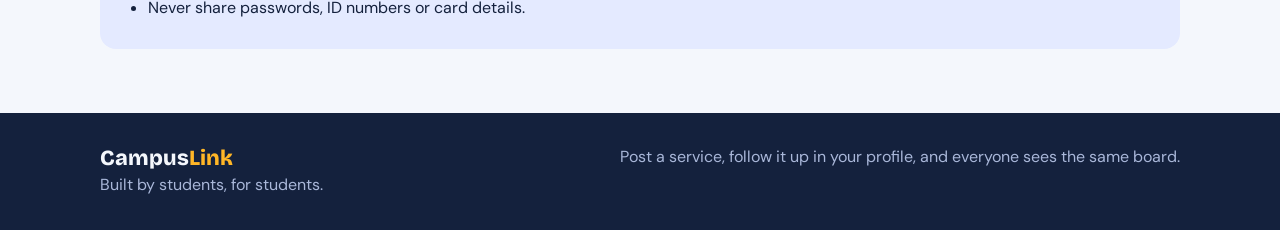
==== commit 72751808: "Modify footer message and add password reset dialog Updated footer text and added password reset dia" ====
--- a/index.html
+++ b/index.html
@@ -159,8 +159,9 @@
     <div class="wrap">
       <div>
         <a class="logo" href="#top">Campus<span>Link</span></a>
-        <p>Built by a student, for students.</p>
-      </div>
+        <p>Built by students, for students.</p>
+      </div>
+      <p>Post a service, follow it up in your profile, and everyone sees the same board.</p>
     </div>
   </footer>
 
@@ -275,11 +276,27 @@
       </label>
 
       <p id="authMsg" class="muted"></p>
+      <button type="button" class="link-btn" id="forgotPasswordBtn">Forgot password?</button>
 
       <div class="acts">
         <button type="button" class="btn ghost" id="authCancel">Cancel</button>
         <button type="button" class="btn ghost" id="authSignUp">Create account</button>
         <button type="submit" class="btn" id="authSignIn">Sign in</button>
+      </div>
+    </form>
+  </dialog>
+
+  <!-- ===== Set a new password (opens automatically from the emailed reset link) ===== -->
+  <dialog id="resetDlg" aria-label="Set a new password">
+    <form id="resetForm">
+      <h2>Set a new password</h2>
+      <label>
+        New password
+        <input type="password" id="newPassword" required minlength="6" placeholder="At least 6 characters">
+      </label>
+      <p id="resetMsg" class="muted"></p>
+      <div class="acts">
+        <button type="submit" class="btn">Save password</button>
       </div>
     </form>
   </dialog>
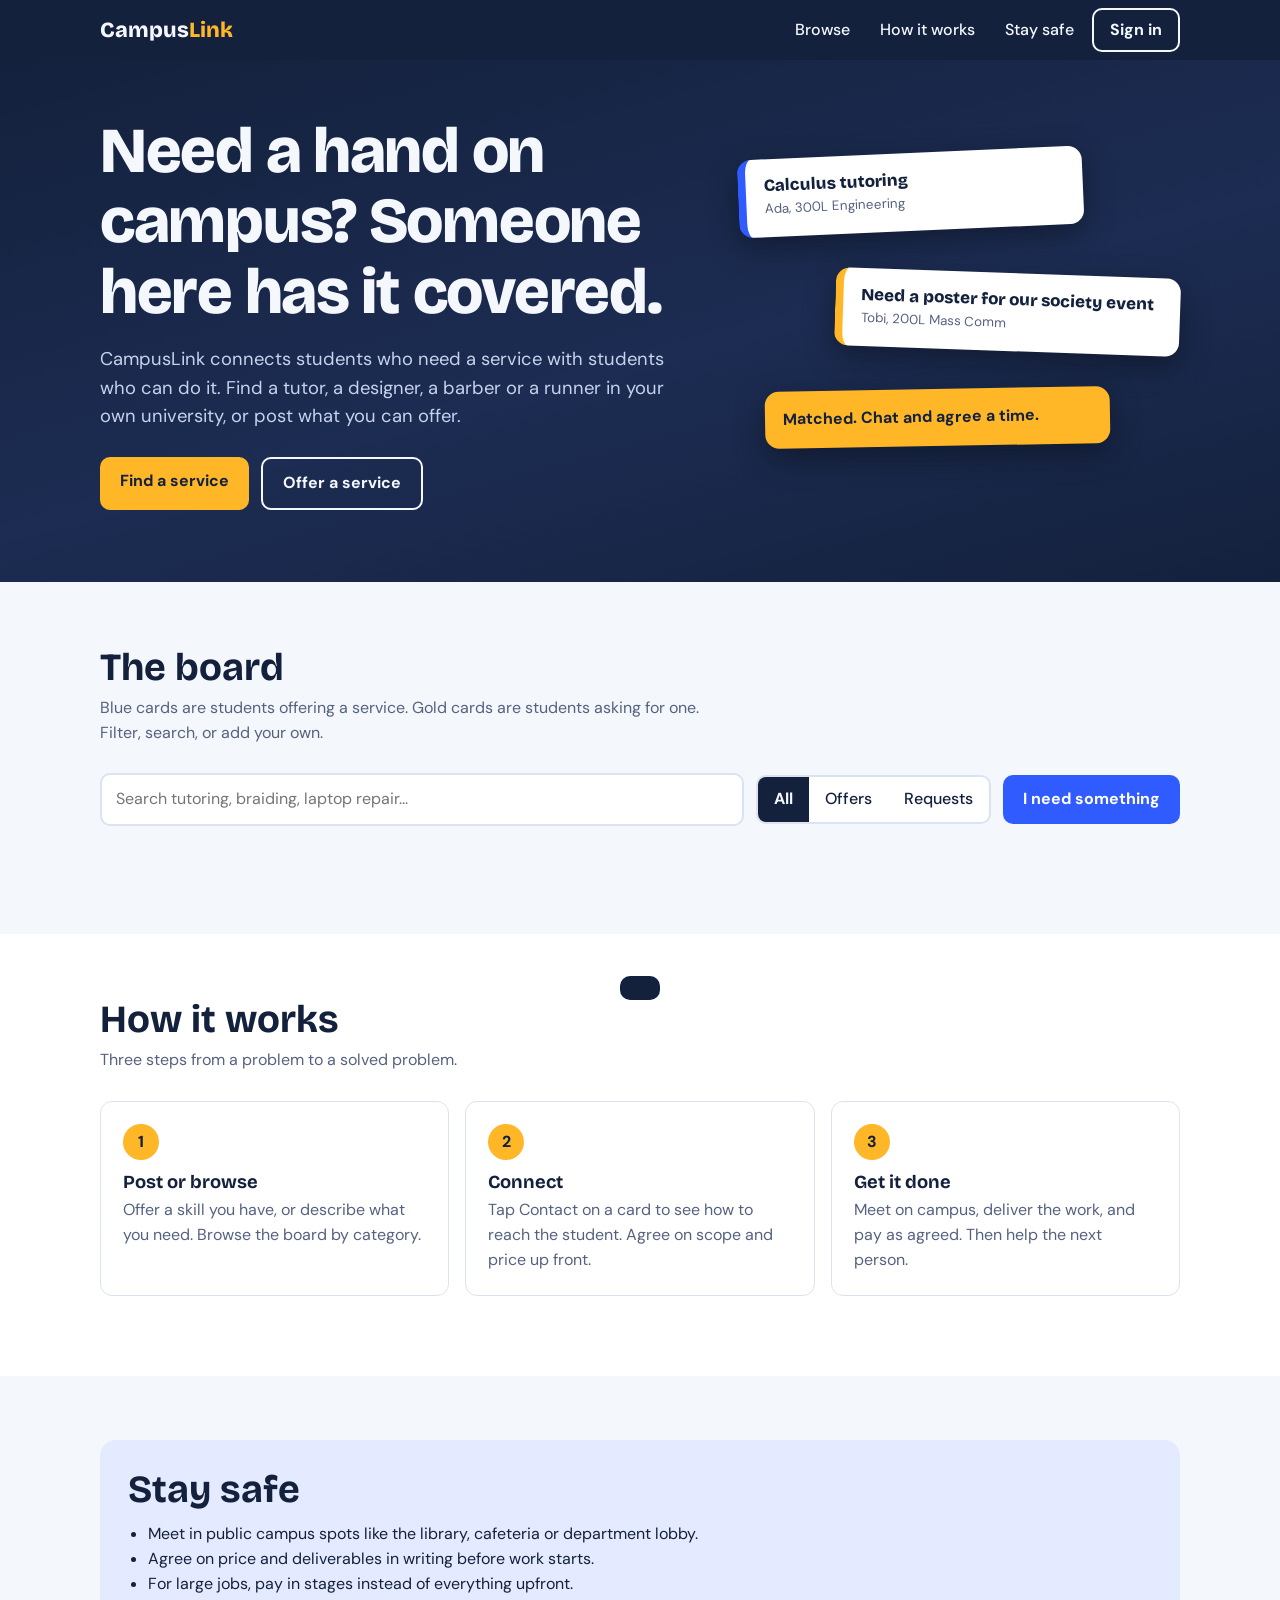
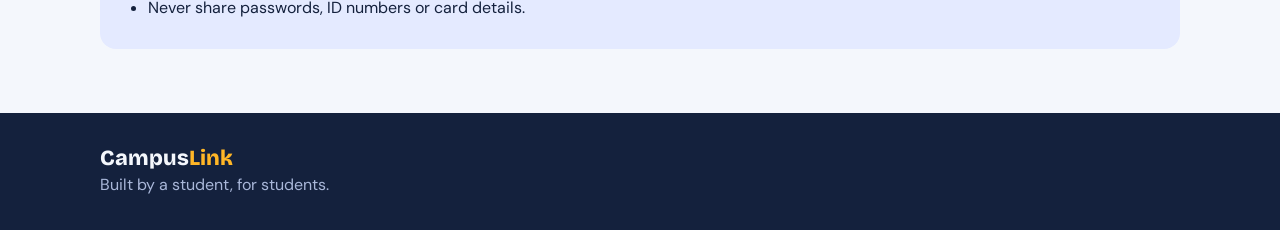
==== commit 927bc536: "Update footer text for clarity" ====
--- a/index.html
+++ b/index.html
@@ -159,9 +159,8 @@
     <div class="wrap">
       <div>
         <a class="logo" href="#top">Campus<span>Link</span></a>
-        <p>Built by students, for students.</p>
-      </div>
-      <p>Post a service, follow it up in your profile, and everyone sees the same board.</p>
+        <p>Built by a student, for students.</p>
+      </div>
     </div>
   </footer>
 
